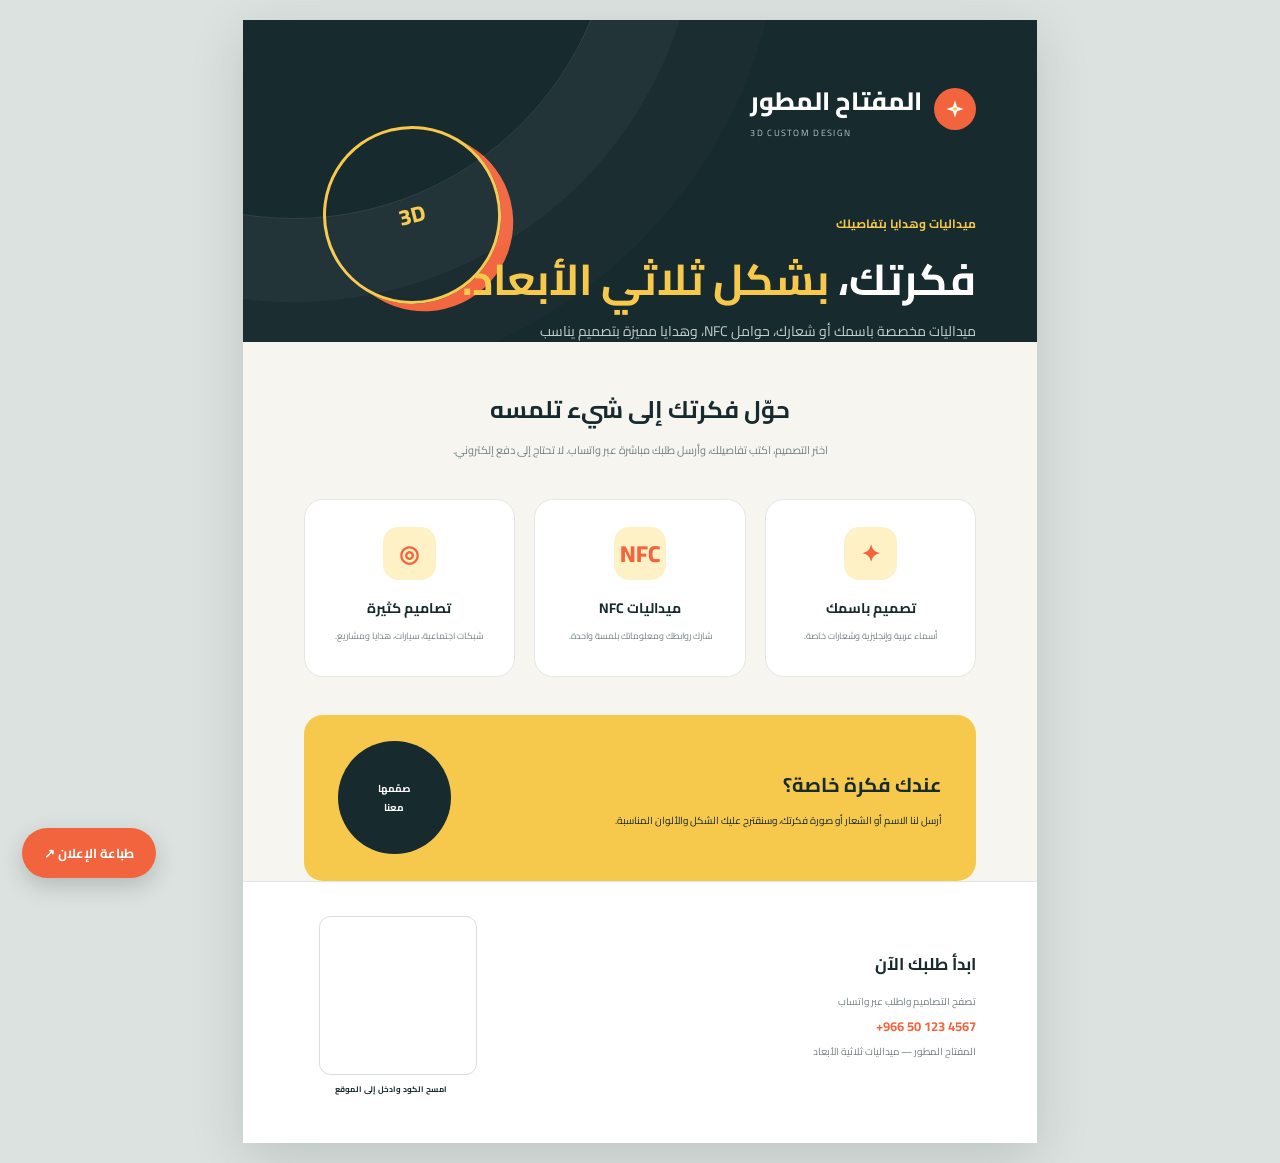
==== advertisement/index.html @ 68b46326 "Add A4 Arabic printable advertisement" ====
<!doctype html>
<html lang="ar" dir="rtl">
<head>
  <meta charset="UTF-8" />
  <meta name="viewport" content="width=device-width, initial-scale=1.0" />
  <title>المفتاح المطور | إعلان A4</title>
  <style>
    @font-face{font-family:CairoLocal;src:url('../assets/fonts/cairo-400.ttf')}@font-face{font-family:CairoLocal;src:url('../assets/fonts/cairo-700.ttf');font-weight:700}@font-face{font-family:CairoLocal;src:url('../assets/fonts/cairo-800.ttf');font-weight:800}
    :root{--ink:#172a2e;--cream:#f7f5f0;--orange:#f2643d;--yellow:#f6c94d;--muted:#718082}
    *{box-sizing:border-box}body{margin:0;background:#dce2df;color:var(--ink);font-family:CairoLocal,Arial,sans-serif}.poster{width:210mm;height:297mm;margin:20px auto;background:var(--cream);overflow:hidden;position:relative;box-shadow:0 15px 50px #172a2e28;display:flex;flex-direction:column}.top{background:var(--ink);color:#fff;padding:15mm 16mm 12mm;position:relative;overflow:hidden}.top:after{content:'';position:absolute;width:170mm;height:170mm;border:1px solid #ffffff1c;border-radius:50%;left:-72mm;top:-118mm;box-shadow:0 0 0 22mm #ffffff08,0 0 0 44mm #ffffff04}.brand{display:flex;align-items:center;gap:12px;position:relative;z-index:1}.brand img{width:42px;height:42px;background:var(--orange);border-radius:50%;padding:8px}.brand b{font-size:25px;font-weight:800}.brand small{display:block;color:#b6c2be;font-size:9px;letter-spacing:1.3px;direction:ltr}.hero{position:relative;z-index:1;margin-top:19mm;max-width:145mm}.eyebrow{color:var(--yellow);font-size:12px;font-weight:700}.hero h1{font-size:43px;line-height:1.2;margin:5mm 0 3mm;color:#fff}.hero h1 em{color:var(--yellow);font-style:normal}.hero p{font-size:14px;line-height:2;color:#c4cfcc;max-width:120mm;margin:0}.hero-shape{position:absolute;left:21mm;bottom:10mm;width:47mm;height:47mm;border:3px solid var(--yellow);border-radius:50%;transform:rotate(-14deg);box-shadow:10px 10px 0 var(--orange);display:grid;place-items:center;color:var(--yellow);font-size:22px;font-weight:800}.content{padding:12mm 16mm 0;flex:1}.lead{text-align:center}.lead h2{font-size:24px;margin:0 0 2mm}.lead p{font-size:11px;color:var(--muted);margin:0 auto;max-width:150mm;line-height:2}.features{display:grid;grid-template-columns:repeat(3,1fr);gap:5mm;margin-top:10mm}.feature{background:#fff;border:1px solid #e3e8e4;border-radius:5mm;padding:7mm 5mm;text-align:center;min-height:47mm}.feature .icon{width:14mm;height:14mm;margin:0 auto 4mm;border-radius:4mm;background:#fff1c6;color:var(--orange);display:grid;place-items:center;font-size:23px;font-weight:800}.feature h3{font-size:14px;margin:0 0 2mm}.feature p{font-size:9px;color:var(--muted);line-height:1.8;margin:0}.offer{background:var(--yellow);border-radius:5mm;margin-top:10mm;padding:7mm 9mm;display:flex;align-items:center;justify-content:space-between;gap:8mm}.offer h2{font-size:20px;margin:0 0 2mm}.offer p{font-size:10px;line-height:1.9;margin:0;max-width:112mm}.offer-badge{background:var(--ink);color:#fff;border-radius:50%;width:30mm;height:30mm;display:grid;place-items:center;text-align:center;font-weight:700;font-size:10px;flex:none}.bottom{display:grid;grid-template-columns:1fr 46mm;align-items:center;gap:12mm;margin-top:auto;background:#fff;padding:9mm 16mm 12mm;border-top:1px solid #e2e6e3}.contact h3{font-size:17px;margin:0 0 3mm}.contact p{font-size:10px;color:var(--muted);margin:1mm 0}.contact strong{color:var(--orange);font-size:13px;direction:ltr;display:inline-block}.qr-box{text-align:center}.qr{width:42mm;height:42mm;background:#fff;padding:2mm;border:1px solid #d8dfda;border-radius:3mm;display:grid;place-items:center}.qr svg{width:100%;height:100%}.qr-box span{display:block;font-size:8px;font-weight:700;margin-top:2mm}.print-button{position:fixed;left:22px;bottom:22px;border:0;border-radius:999px;background:var(--orange);color:#fff;padding:13px 22px;font:700 13px CairoLocal;cursor:pointer;box-shadow:0 8px 22px #172a2e35}.print-button:hover{background:var(--ink)}
    @media(max-width:700px){body{background:var(--cream)}.poster{width:100%;height:auto;min-height:100vh;margin:0;box-shadow:none}.top{padding:10mm 7mm 13mm}.brand b{font-size:21px}.hero{margin-top:13mm}.hero h1{font-size:35px}.hero p{font-size:12px}.hero-shape{width:34mm;height:34mm;left:8mm;bottom:7mm}.content{padding:9mm 7mm 0}.features{gap:3mm;margin-top:7mm}.feature{padding:5mm 2mm;min-height:47mm}.feature h3{font-size:11px}.feature p{font-size:8px}.offer{padding:5mm;gap:4mm}.offer h2{font-size:16px}.offer p{font-size:9px}.offer-badge{width:24mm;height:24mm;font-size:8px}.bottom{padding:7mm;gap:5mm}.contact h3{font-size:14px}.print-button{left:12px;bottom:12px}}
    @media print{body{background:#fff}.poster{margin:0;box-shadow:none}.print-button{display:none}}
  </style>
</head>
<body>
  <main class="poster">
    <section class="top"><div class="brand"><img src="../assets/vectors/brand-mark.svg" alt="" /><div><b>المفتاح المطور</b><small>3D CUSTOM DESIGN</small></div></div><div class="hero"><div class="eyebrow">ميداليات وهدايا بتفاصيلك</div><h1>فكرتك، <em>بشكل ثلاثي الأبعاد.</em></h1><p>ميداليات مخصصة باسمك أو شعارك، حوامل NFC، وهدايا مميزة بتصميم يناسب ذوقك.</p></div><div class="hero-shape">3D</div></section>
    <section class="content"><div class="lead"><h2>حوّل فكرتك إلى شيء تلمسه</h2><p>اختر التصميم، اكتب تفاصيلك، وأرسل طلبك مباشرة عبر واتساب. لا تحتاج إلى دفع إلكتروني.</p></div><div class="features"><article class="feature"><div class="icon">✦</div><h3>تصميم باسمك</h3><p>أسماء عربية وإنجليزية وشعارات خاصة.</p></article><article class="feature"><div class="icon">NFC</div><h3>ميداليات NFC</h3><p>شارك روابطك ومعلوماتك بلمسة واحدة.</p></article><article class="feature"><div class="icon">◎</div><h3>تصاميم كثيرة</h3><p>شبكات اجتماعية، سيارات، هدايا ومشاريع.</p></article></div><div class="offer"><div><h2>عندك فكرة خاصة؟</h2><p>أرسل لنا الاسم أو الشعار أو صورة فكرتك، وسنقترح عليك الشكل والألوان المناسبة.</p></div><div class="offer-badge">صمّمها<br />معنا</div></div></section>
    <footer class="bottom"><div class="contact"><h3>ابدأ طلبك الآن</h3><p>تصفح التصاميم واطلب عبر واتساب</p><p><strong>+966 50 123 4567</strong></p><p>المفتاح المطور — ميداليات ثلاثية الأبعاد</p></div><div class="qr-box"><div id="qr" class="qr"></div><span>امسح الكود وادخل إلى الموقع</span></div></footer>
  </main>
  <button class="print-button" type="button" onclick="window.print()">طباعة الإعلان ↗</button>
  <script src="qrcode-generator.js"></script><script>const siteUrl='https://motawar.vercel.app/';const qr=qrcode(0,'M');qr.addData(siteUrl);qr.make();document.querySelector('#qr').innerHTML=qr.createSvgTag({cellSize:4,margin:0});</script>
</body>
</html>
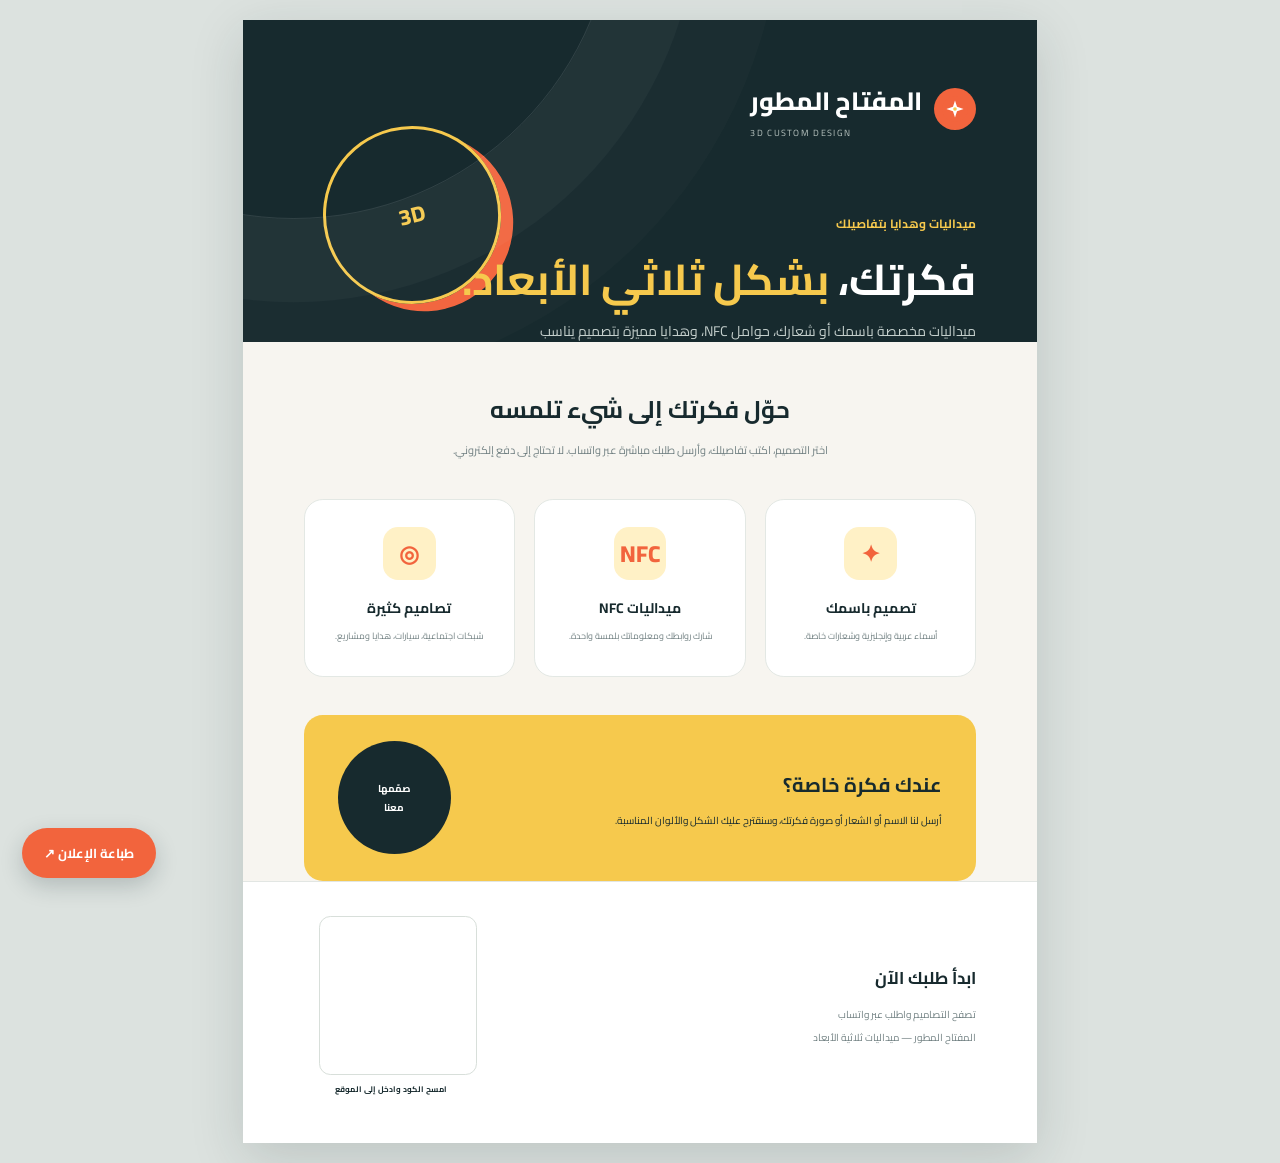
==== commit 1527b991: "Fix A4 print size and remove phone number" ====
--- a/advertisement/index.html
+++ b/advertisement/index.html
@@ -5,18 +5,18 @@
   <meta name="viewport" content="width=device-width, initial-scale=1.0" />
   <title>المفتاح المطور | إعلان A4</title>
   <style>
-    @font-face{font-family:CairoLocal;src:url('../assets/fonts/cairo-400.ttf')}@font-face{font-family:CairoLocal;src:url('../assets/fonts/cairo-700.ttf');font-weight:700}@font-face{font-family:CairoLocal;src:url('../assets/fonts/cairo-800.ttf');font-weight:800}
+    @page{size:A4 portrait;margin:0}@font-face{font-family:CairoLocal;src:url('../assets/fonts/cairo-400.ttf')}@font-face{font-family:CairoLocal;src:url('../assets/fonts/cairo-700.ttf');font-weight:700}@font-face{font-family:CairoLocal;src:url('../assets/fonts/cairo-800.ttf');font-weight:800}
     :root{--ink:#172a2e;--cream:#f7f5f0;--orange:#f2643d;--yellow:#f6c94d;--muted:#718082}
     *{box-sizing:border-box}body{margin:0;background:#dce2df;color:var(--ink);font-family:CairoLocal,Arial,sans-serif}.poster{width:210mm;height:297mm;margin:20px auto;background:var(--cream);overflow:hidden;position:relative;box-shadow:0 15px 50px #172a2e28;display:flex;flex-direction:column}.top{background:var(--ink);color:#fff;padding:15mm 16mm 12mm;position:relative;overflow:hidden}.top:after{content:'';position:absolute;width:170mm;height:170mm;border:1px solid #ffffff1c;border-radius:50%;left:-72mm;top:-118mm;box-shadow:0 0 0 22mm #ffffff08,0 0 0 44mm #ffffff04}.brand{display:flex;align-items:center;gap:12px;position:relative;z-index:1}.brand img{width:42px;height:42px;background:var(--orange);border-radius:50%;padding:8px}.brand b{font-size:25px;font-weight:800}.brand small{display:block;color:#b6c2be;font-size:9px;letter-spacing:1.3px;direction:ltr}.hero{position:relative;z-index:1;margin-top:19mm;max-width:145mm}.eyebrow{color:var(--yellow);font-size:12px;font-weight:700}.hero h1{font-size:43px;line-height:1.2;margin:5mm 0 3mm;color:#fff}.hero h1 em{color:var(--yellow);font-style:normal}.hero p{font-size:14px;line-height:2;color:#c4cfcc;max-width:120mm;margin:0}.hero-shape{position:absolute;left:21mm;bottom:10mm;width:47mm;height:47mm;border:3px solid var(--yellow);border-radius:50%;transform:rotate(-14deg);box-shadow:10px 10px 0 var(--orange);display:grid;place-items:center;color:var(--yellow);font-size:22px;font-weight:800}.content{padding:12mm 16mm 0;flex:1}.lead{text-align:center}.lead h2{font-size:24px;margin:0 0 2mm}.lead p{font-size:11px;color:var(--muted);margin:0 auto;max-width:150mm;line-height:2}.features{display:grid;grid-template-columns:repeat(3,1fr);gap:5mm;margin-top:10mm}.feature{background:#fff;border:1px solid #e3e8e4;border-radius:5mm;padding:7mm 5mm;text-align:center;min-height:47mm}.feature .icon{width:14mm;height:14mm;margin:0 auto 4mm;border-radius:4mm;background:#fff1c6;color:var(--orange);display:grid;place-items:center;font-size:23px;font-weight:800}.feature h3{font-size:14px;margin:0 0 2mm}.feature p{font-size:9px;color:var(--muted);line-height:1.8;margin:0}.offer{background:var(--yellow);border-radius:5mm;margin-top:10mm;padding:7mm 9mm;display:flex;align-items:center;justify-content:space-between;gap:8mm}.offer h2{font-size:20px;margin:0 0 2mm}.offer p{font-size:10px;line-height:1.9;margin:0;max-width:112mm}.offer-badge{background:var(--ink);color:#fff;border-radius:50%;width:30mm;height:30mm;display:grid;place-items:center;text-align:center;font-weight:700;font-size:10px;flex:none}.bottom{display:grid;grid-template-columns:1fr 46mm;align-items:center;gap:12mm;margin-top:auto;background:#fff;padding:9mm 16mm 12mm;border-top:1px solid #e2e6e3}.contact h3{font-size:17px;margin:0 0 3mm}.contact p{font-size:10px;color:var(--muted);margin:1mm 0}.contact strong{color:var(--orange);font-size:13px;direction:ltr;display:inline-block}.qr-box{text-align:center}.qr{width:42mm;height:42mm;background:#fff;padding:2mm;border:1px solid #d8dfda;border-radius:3mm;display:grid;place-items:center}.qr svg{width:100%;height:100%}.qr-box span{display:block;font-size:8px;font-weight:700;margin-top:2mm}.print-button{position:fixed;left:22px;bottom:22px;border:0;border-radius:999px;background:var(--orange);color:#fff;padding:13px 22px;font:700 13px CairoLocal;cursor:pointer;box-shadow:0 8px 22px #172a2e35}.print-button:hover{background:var(--ink)}
     @media(max-width:700px){body{background:var(--cream)}.poster{width:100%;height:auto;min-height:100vh;margin:0;box-shadow:none}.top{padding:10mm 7mm 13mm}.brand b{font-size:21px}.hero{margin-top:13mm}.hero h1{font-size:35px}.hero p{font-size:12px}.hero-shape{width:34mm;height:34mm;left:8mm;bottom:7mm}.content{padding:9mm 7mm 0}.features{gap:3mm;margin-top:7mm}.feature{padding:5mm 2mm;min-height:47mm}.feature h3{font-size:11px}.feature p{font-size:8px}.offer{padding:5mm;gap:4mm}.offer h2{font-size:16px}.offer p{font-size:9px}.offer-badge{width:24mm;height:24mm;font-size:8px}.bottom{padding:7mm;gap:5mm}.contact h3{font-size:14px}.print-button{left:12px;bottom:12px}}
-    @media print{body{background:#fff}.poster{margin:0;box-shadow:none}.print-button{display:none}}
+    @media print{html,body{width:210mm;height:297mm;background:#fff;margin:0;padding:0}.poster{width:210mm;height:297mm;min-height:297mm;margin:0;box-shadow:none}.print-button{display:none}}
   </style>
 </head>
 <body>
   <main class="poster">
     <section class="top"><div class="brand"><img src="../assets/vectors/brand-mark.svg" alt="" /><div><b>المفتاح المطور</b><small>3D CUSTOM DESIGN</small></div></div><div class="hero"><div class="eyebrow">ميداليات وهدايا بتفاصيلك</div><h1>فكرتك، <em>بشكل ثلاثي الأبعاد.</em></h1><p>ميداليات مخصصة باسمك أو شعارك، حوامل NFC، وهدايا مميزة بتصميم يناسب ذوقك.</p></div><div class="hero-shape">3D</div></section>
     <section class="content"><div class="lead"><h2>حوّل فكرتك إلى شيء تلمسه</h2><p>اختر التصميم، اكتب تفاصيلك، وأرسل طلبك مباشرة عبر واتساب. لا تحتاج إلى دفع إلكتروني.</p></div><div class="features"><article class="feature"><div class="icon">✦</div><h3>تصميم باسمك</h3><p>أسماء عربية وإنجليزية وشعارات خاصة.</p></article><article class="feature"><div class="icon">NFC</div><h3>ميداليات NFC</h3><p>شارك روابطك ومعلوماتك بلمسة واحدة.</p></article><article class="feature"><div class="icon">◎</div><h3>تصاميم كثيرة</h3><p>شبكات اجتماعية، سيارات، هدايا ومشاريع.</p></article></div><div class="offer"><div><h2>عندك فكرة خاصة؟</h2><p>أرسل لنا الاسم أو الشعار أو صورة فكرتك، وسنقترح عليك الشكل والألوان المناسبة.</p></div><div class="offer-badge">صمّمها<br />معنا</div></div></section>
-    <footer class="bottom"><div class="contact"><h3>ابدأ طلبك الآن</h3><p>تصفح التصاميم واطلب عبر واتساب</p><p><strong>+966 50 123 4567</strong></p><p>المفتاح المطور — ميداليات ثلاثية الأبعاد</p></div><div class="qr-box"><div id="qr" class="qr"></div><span>امسح الكود وادخل إلى الموقع</span></div></footer>
+    <footer class="bottom"><div class="contact"><h3>ابدأ طلبك الآن</h3><p>تصفح التصاميم واطلب عبر واتساب</p><p>المفتاح المطور — ميداليات ثلاثية الأبعاد</p></div><div class="qr-box"><div id="qr" class="qr"></div><span>امسح الكود وادخل إلى الموقع</span></div></footer>
   </main>
   <button class="print-button" type="button" onclick="window.print()">طباعة الإعلان ↗</button>
   <script src="qrcode-generator.js"></script><script>const siteUrl='https://motawar.vercel.app/';const qr=qrcode(0,'M');qr.addData(siteUrl);qr.make();document.querySelector('#qr').innerHTML=qr.createSvgTag({cellSize:4,margin:0});</script>
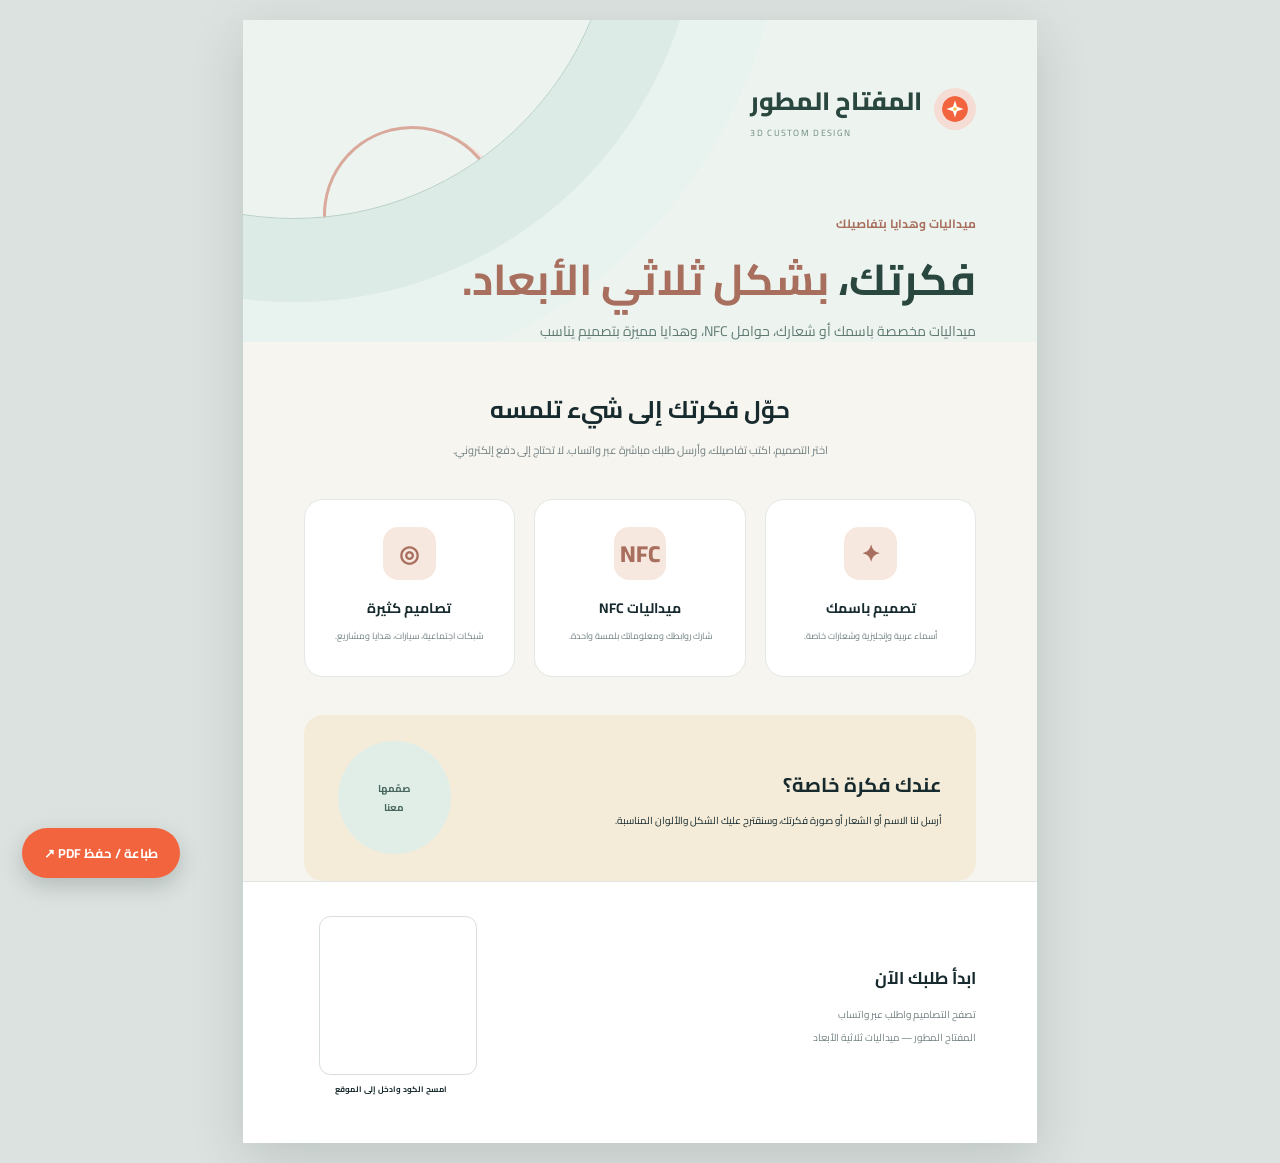
==== commit 36f633e7: "Polish A4 colors and rounded QR code" ====
--- a/advertisement/index.html
+++ b/advertisement/index.html
@@ -9,6 +9,8 @@
     :root{--ink:#172a2e;--cream:#f7f5f0;--orange:#f2643d;--yellow:#f6c94d;--muted:#718082}
     *{box-sizing:border-box}body{margin:0;background:#dce2df;color:var(--ink);font-family:CairoLocal,Arial,sans-serif}.poster{width:210mm;height:297mm;margin:20px auto;background:var(--cream);overflow:hidden;position:relative;box-shadow:0 15px 50px #172a2e28;display:flex;flex-direction:column}.top{background:var(--ink);color:#fff;padding:15mm 16mm 12mm;position:relative;overflow:hidden}.top:after{content:'';position:absolute;width:170mm;height:170mm;border:1px solid #ffffff1c;border-radius:50%;left:-72mm;top:-118mm;box-shadow:0 0 0 22mm #ffffff08,0 0 0 44mm #ffffff04}.brand{display:flex;align-items:center;gap:12px;position:relative;z-index:1}.brand img{width:42px;height:42px;background:var(--orange);border-radius:50%;padding:8px}.brand b{font-size:25px;font-weight:800}.brand small{display:block;color:#b6c2be;font-size:9px;letter-spacing:1.3px;direction:ltr}.hero{position:relative;z-index:1;margin-top:19mm;max-width:145mm}.eyebrow{color:var(--yellow);font-size:12px;font-weight:700}.hero h1{font-size:43px;line-height:1.2;margin:5mm 0 3mm;color:#fff}.hero h1 em{color:var(--yellow);font-style:normal}.hero p{font-size:14px;line-height:2;color:#c4cfcc;max-width:120mm;margin:0}.hero-shape{position:absolute;left:21mm;bottom:10mm;width:47mm;height:47mm;border:3px solid var(--yellow);border-radius:50%;transform:rotate(-14deg);box-shadow:10px 10px 0 var(--orange);display:grid;place-items:center;color:var(--yellow);font-size:22px;font-weight:800}.content{padding:12mm 16mm 0;flex:1}.lead{text-align:center}.lead h2{font-size:24px;margin:0 0 2mm}.lead p{font-size:11px;color:var(--muted);margin:0 auto;max-width:150mm;line-height:2}.features{display:grid;grid-template-columns:repeat(3,1fr);gap:5mm;margin-top:10mm}.feature{background:#fff;border:1px solid #e3e8e4;border-radius:5mm;padding:7mm 5mm;text-align:center;min-height:47mm}.feature .icon{width:14mm;height:14mm;margin:0 auto 4mm;border-radius:4mm;background:#fff1c6;color:var(--orange);display:grid;place-items:center;font-size:23px;font-weight:800}.feature h3{font-size:14px;margin:0 0 2mm}.feature p{font-size:9px;color:var(--muted);line-height:1.8;margin:0}.offer{background:var(--yellow);border-radius:5mm;margin-top:10mm;padding:7mm 9mm;display:flex;align-items:center;justify-content:space-between;gap:8mm}.offer h2{font-size:20px;margin:0 0 2mm}.offer p{font-size:10px;line-height:1.9;margin:0;max-width:112mm}.offer-badge{background:var(--ink);color:#fff;border-radius:50%;width:30mm;height:30mm;display:grid;place-items:center;text-align:center;font-weight:700;font-size:10px;flex:none}.bottom{display:grid;grid-template-columns:1fr 46mm;align-items:center;gap:12mm;margin-top:auto;background:#fff;padding:9mm 16mm 12mm;border-top:1px solid #e2e6e3}.contact h3{font-size:17px;margin:0 0 3mm}.contact p{font-size:10px;color:var(--muted);margin:1mm 0}.contact strong{color:var(--orange);font-size:13px;direction:ltr;display:inline-block}.qr-box{text-align:center}.qr{width:42mm;height:42mm;background:#fff;padding:2mm;border:1px solid #d8dfda;border-radius:3mm;display:grid;place-items:center}.qr svg{width:100%;height:100%}.qr-box span{display:block;font-size:8px;font-weight:700;margin-top:2mm}.print-button{position:fixed;left:22px;bottom:22px;border:0;border-radius:999px;background:var(--orange);color:#fff;padding:13px 22px;font:700 13px CairoLocal;cursor:pointer;box-shadow:0 8px 22px #172a2e35}.print-button:hover{background:var(--ink)}
     @media(max-width:700px){body{background:var(--cream)}.poster{width:100%;height:auto;min-height:100vh;margin:0;box-shadow:none}.top{padding:10mm 7mm 13mm}.brand b{font-size:21px}.hero{margin-top:13mm}.hero h1{font-size:35px}.hero p{font-size:12px}.hero-shape{width:34mm;height:34mm;left:8mm;bottom:7mm}.content{padding:9mm 7mm 0}.features{gap:3mm;margin-top:7mm}.feature{padding:5mm 2mm;min-height:47mm}.feature h3{font-size:11px}.feature p{font-size:8px}.offer{padding:5mm;gap:4mm}.offer h2{font-size:16px}.offer p{font-size:9px}.offer-badge{width:24mm;height:24mm;font-size:8px}.bottom{padding:7mm;gap:5mm}.contact h3{font-size:14px}.print-button{left:12px;bottom:12px}}
+    /* ألوان فاتحة مناسبة للطباعة بالأبيض والأسود ولعرض PDF */
+    .top{background:#edf4f0;color:#29463f}.top:after{border-color:#b9d0c7;box-shadow:0 0 0 22mm #dcebe5,0 0 0 44mm #e8f2ee}.top .brand img{background:#f5dcd4}.top .brand b{color:#29463f}.top .brand small{color:#718a82}.hero h1{color:#29463f}.hero h1 em{color:#a86f5e}.hero p{color:#607a72}.eyebrow{color:#a86f5e}.hero-shape{border-color:#d9a99b;color:#9a6b5e;box-shadow:7px 7px 0 #f7e2dc}.offer{background:#f4ecd9}.offer-badge{background:#e1eee8;color:#49675e}.feature .icon{background:#f7e8df;color:#a86f5e}
     @media print{html,body{width:210mm;height:297mm;background:#fff;margin:0;padding:0}.poster{width:210mm;height:297mm;min-height:297mm;margin:0;box-shadow:none}.print-button{display:none}}
   </style>
 </head>
@@ -18,7 +20,7 @@
     <section class="content"><div class="lead"><h2>حوّل فكرتك إلى شيء تلمسه</h2><p>اختر التصميم، اكتب تفاصيلك، وأرسل طلبك مباشرة عبر واتساب. لا تحتاج إلى دفع إلكتروني.</p></div><div class="features"><article class="feature"><div class="icon">✦</div><h3>تصميم باسمك</h3><p>أسماء عربية وإنجليزية وشعارات خاصة.</p></article><article class="feature"><div class="icon">NFC</div><h3>ميداليات NFC</h3><p>شارك روابطك ومعلوماتك بلمسة واحدة.</p></article><article class="feature"><div class="icon">◎</div><h3>تصاميم كثيرة</h3><p>شبكات اجتماعية، سيارات، هدايا ومشاريع.</p></article></div><div class="offer"><div><h2>عندك فكرة خاصة؟</h2><p>أرسل لنا الاسم أو الشعار أو صورة فكرتك، وسنقترح عليك الشكل والألوان المناسبة.</p></div><div class="offer-badge">صمّمها<br />معنا</div></div></section>
     <footer class="bottom"><div class="contact"><h3>ابدأ طلبك الآن</h3><p>تصفح التصاميم واطلب عبر واتساب</p><p>المفتاح المطور — ميداليات ثلاثية الأبعاد</p></div><div class="qr-box"><div id="qr" class="qr"></div><span>امسح الكود وادخل إلى الموقع</span></div></footer>
   </main>
-  <button class="print-button" type="button" onclick="window.print()">طباعة الإعلان ↗</button>
-  <script src="qrcode-generator.js"></script><script>const siteUrl='https://motawar.vercel.app/';const qr=qrcode(0,'M');qr.addData(siteUrl);qr.make();document.querySelector('#qr').innerHTML=qr.createSvgTag({cellSize:4,margin:0});</script>
+  <button class="print-button" type="button" onclick="window.print()">طباعة / حفظ PDF ↗</button>
+  <script src="qrcode-generator.js"></script><script>const siteUrl='https://motawar.vercel.app/';const qr=qrcode(0,'M');qr.addData(siteUrl);qr.make();let qrSvg=qr.createSvgTag({cellSize:4,margin:0});qrSvg=qrSvg.replace(/(<svg[^>]*>)/,'$1<defs><linearGradient id="qrGradient" x1="0" y1="0" x2="1" y2="1"><stop offset="0%" stop-color="#2d6258"/><stop offset="100%" stop-color="#b96759"/></linearGradient></defs>').replace('stroke="transparent" fill="black"','stroke="url(#qrGradient)" fill="url(#qrGradient)" stroke-width="1.15" stroke-linejoin="round" stroke-linecap="round"');document.querySelector('#qr').innerHTML=qrSvg;</script>
 </body>
 </html>
